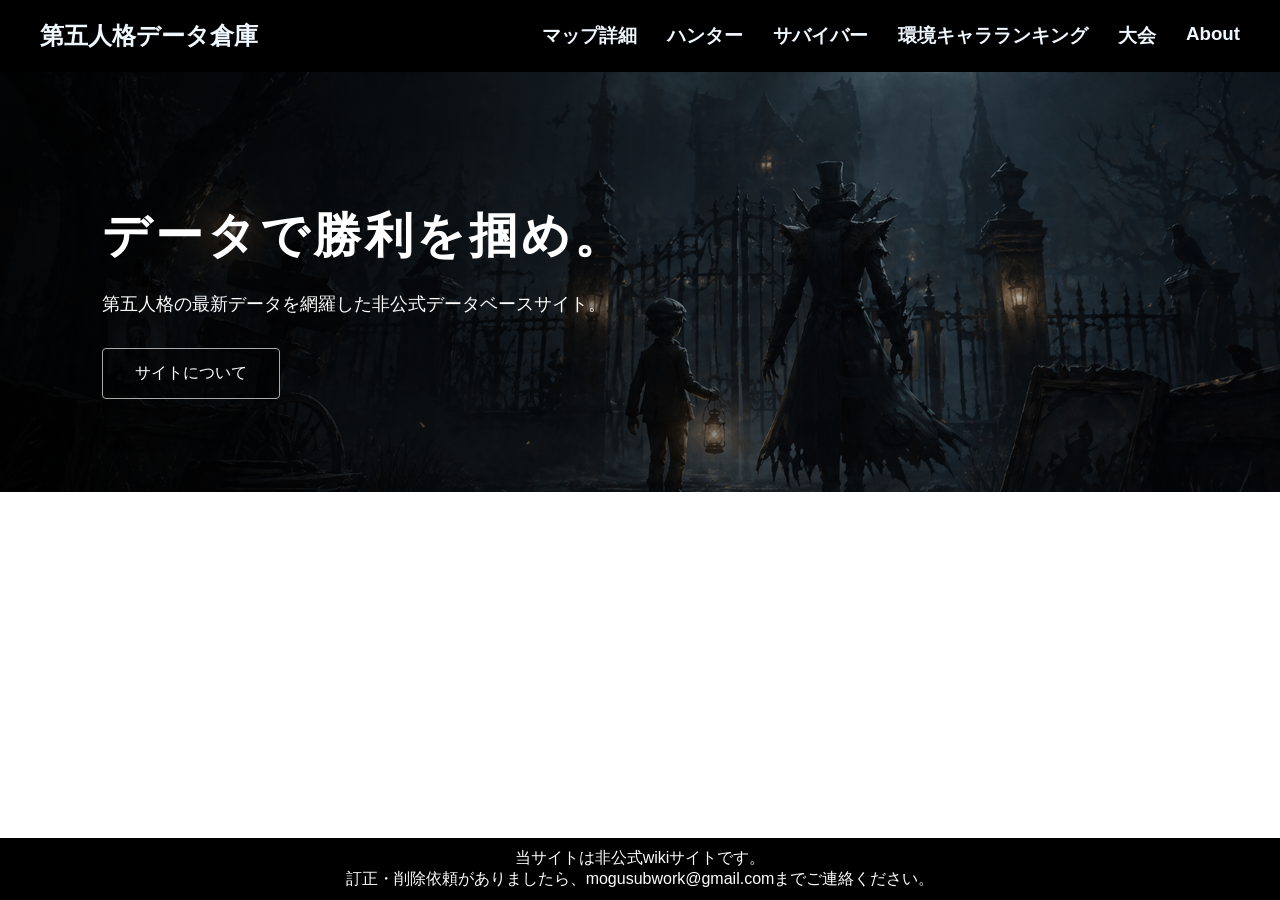
==== index.html @ f15aa367 "メール先を変更" ====
<!DOCTYPE html>
<html lang="ja">
<head>
  <meta charset="UTF-8">
  <meta name="viewport" content="width=device-width, initial-scale=1.0">
  <link rel="stylesheet" href="smile.css">
  <title>第五人格TOPページ</title>
</head>

<body>

  <div class="header">
    <div class="title"> 
      <h2>第五人格データ倉庫</h2>
    </div>
      <div class="headerdata">
      <h3><a href="./suporn.html" class="maph">マップ詳細</a></h3>
      <h3>ハンター</h3>
      <h3>サバイバー</h3>
      <h3>環境キャラランキング</h3>
      <h3>大会</h3>
      <h3>About</h3>
      </div>
    
  </div>

  <div class="main">
    
    <section class="hero">
      <div class="hero-content">
        <h1>データで勝利を掴め。</h1>
        <p>第五人格の最新データを網羅した非公式データベースサイト。</p>
        <a href="./about.html" class="hero-btn">サイトについて</a>
      </div>
    </section>
    
    






  
  </div>













  <div class="footer">
    <p>
    当サイトは非公式wikiサイトです。
    <br>
    訂正・削除依頼がありましたら、<a href="mailto:mogusubwork@gmail.com">mogusubwork@gmail.com</a>までご連絡ください。
    </p>
  </div>
</body>
</html>
---- smile.css ----
/* タイトル */
h1, h2 {
  font-family: 'Cinzel', serif;
}


body {
    font-family: 'Noto Sans JP', sans-serif;
    margin: 0;
   min-height: 100vh;
   display: flex;           /* ← これが必須 */
   flex-direction: column;
}

.main{
  flex: 1;
}
.header{
    background-color: black;
    color: aliceblue;
    display:flex;
    padding: 0 40px;
    align-items: center;
    gap: 40px;
    
    

}
.title{
    display: flex;
}

.headerdata{
    display: flex;
    gap: 30px;
    margin-left: auto;
}

a {
  text-decoration: none;
  color: inherit;
}

a:hover {
  opacity: 0.7;
}

.footer{
   text-align: center;
   padding: 10px 10px;
    color:white;
    background-color: black;
}

.footer p{
    margin: 0;
}

.hero {
  height: 420px;
  background-image:
    linear-gradient(90deg, rgba(0,0,0,0.75), rgba(0,0,0,0.2)),
    url("./hero.png");
  background-size: cover;
  background-position: center;
  display: flex;
  align-items: center;
}

.hero-content {
  margin-left: 8%;
  color: #fff;
}

.hero-content h1 {
  font-size: 48px;
  letter-spacing: 0.08em;
  margin-bottom: 20px;
}

.hero-content p {
  font-size: 18px;
  line-height: 1.8;
  margin-bottom: 28px;
}

.hero-btn {
  display: inline-block;
  padding: 14px 32px;
  border: 1px solid #aaa;
  color: #fff;
  text-decoration: none;
  background: rgba(0,0,0,0.35);
  border-radius: 4px;
}

.hero-btn:hover {
  background: rgba(255,255,255,0.15);
}
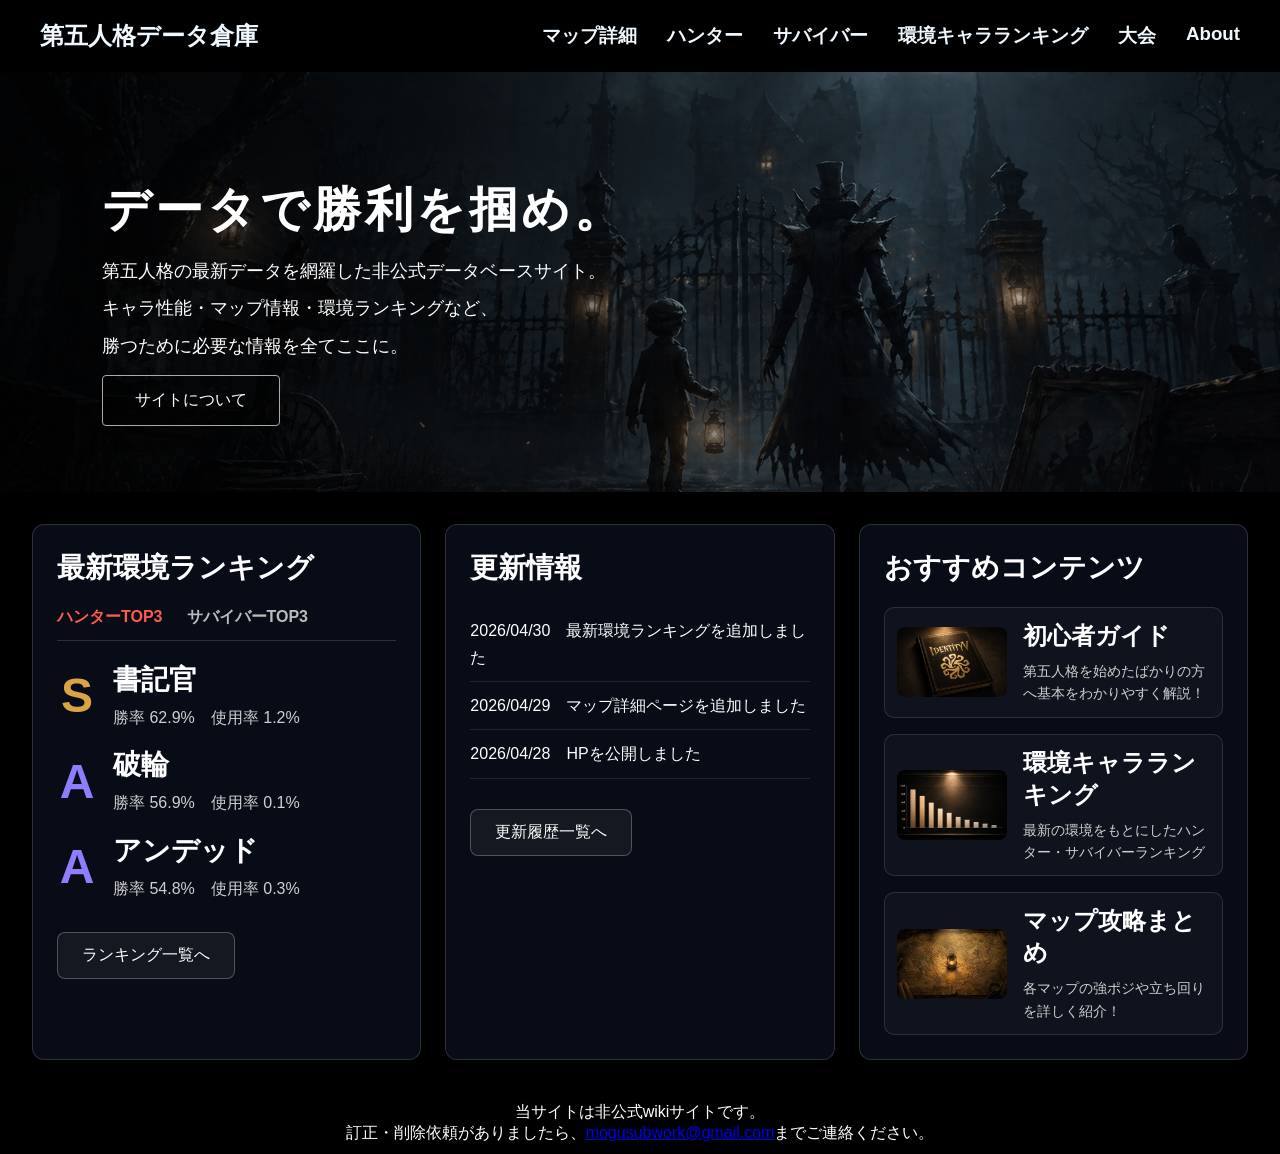
==== commit fc5a9410: "TOPページに3段グリットとその内容を追加" ====
--- a/index.html
+++ b/index.html
@@ -30,11 +30,96 @@
       <div class="hero-content">
         <h1>データで勝利を掴め。</h1>
         <p>第五人格の最新データを網羅した非公式データベースサイト。</p>
+        <p>キャラ性能・マップ情報・環境ランキングなど、</p>
+        <p>勝つために必要な情報を全てここに。</p>
         <a href="./about.html" class="hero-btn">サイトについて</a>
       </div>
     </section>
     
     
+    <section class="top-cards">
+  <!-- 1列目 -->
+  <article class="panel">
+    <h2>最新環境ランキング</h2>
+
+    <div class="ranking-tabs">
+      <span class="active">ハンターTOP3</span>
+      <span>サバイバーTOP3</span>
+    </div>
+
+    <div class="ranking-list">
+      <div class="rank-item">
+        <span class="tier s">S</span>
+        <div class="rank-text">
+          <h3>書記官</h3>
+          <p>勝率 62.9%　使用率 1.2%</p>
+        </div>
+      </div>
+
+      <div class="rank-item">
+        <span class="tier a">A</span>
+        <div class="rank-text">
+          <h3>破輪</h3>
+          <p>勝率 56.9%　使用率 0.1%</p>
+        </div>
+      </div>
+
+      <div class="rank-item">
+        <span class="tier a">A</span>
+        <div class="rank-text">
+          <h3>アンデッド</h3>
+          <p>勝率 54.8%　使用率 0.3%</p>
+        </div>
+      </div>
+    </div>
+
+    <a href="#" class="panel-btn">ランキング一覧へ</a>
+  </article>
+
+  <!-- 2列目 -->
+  <article class="panel">
+    <h2>更新情報</h2>
+
+    <ul class="update-list">
+      <li>2026/04/30　最新環境ランキングを追加しました</li>
+      <li>2026/04/29　マップ詳細ページを追加しました</li>
+      <li>2026/04/28　HPを公開しました</li>
+    </ul>
+
+    <a href="#" class="panel-btn">更新履歴一覧へ</a>
+  </article>
+
+  <!-- 3列目 -->
+  <article class="panel">
+    <h2>おすすめコンテンツ</h2>
+
+    <div class="recommend-list">
+      <a href="#" class="recommend-item">
+        <img src="./index_guide.png" alt="初心者ガイド">
+        <div class="recommend-text">
+          <h3>初心者ガイド</h3>
+          <p>第五人格を始めたばかりの方へ基本をわかりやすく解説！</p>
+        </div>
+      </a>
+
+      <a href="#" class="recommend-item">
+        <img src="./index_char.png" alt="環境キャラランキング">
+        <div class="recommend-text">
+          <h3>環境キャラランキング</h3>
+          <p>最新の環境をもとにしたハンター・サバイバーランキング</p>
+        </div>
+      </a>
+
+      <a href="#" class="recommend-item">
+        <img src="./index_map.png" alt="マップ攻略まとめ">
+        <div class="recommend-text">
+          <h3>マップ攻略まとめ</h3>
+          <p>各マップの強ポジや立ち回りを詳しく紹介！</p>
+        </div>
+      </a>
+    </div>
+  </article>
+</section>
 
 
 
--- a/smile.css
+++ b/smile.css
@@ -14,6 +14,7 @@
 
 .main{
   flex: 1;
+  background-color: black;
 }
 .header{
     background-color: black;
@@ -36,13 +37,9 @@
     margin-left: auto;
 }
 
-a {
+.headerdata a {
   text-decoration: none;
   color: inherit;
-}
-
-a:hover {
-  opacity: 0.7;
 }
 
 .footer{
@@ -80,8 +77,8 @@
 
 .hero-content p {
   font-size: 18px;
-  line-height: 1.8;
-  margin-bottom: 28px;
+  line-height: 1.1;
+  margin-bottom: 18px;
 }
 
 .hero-btn {
@@ -96,4 +93,160 @@
 
 .hero-btn:hover {
   background: rgba(255,255,255,0.15);
+}
+
+.top-cards {
+  display: grid;
+  grid-template-columns: repeat(3, 1fr);
+  gap: 24px;
+  padding: 32px;
+}
+
+.panel {
+  background: rgba(10, 16, 28, 0.8);
+  border: 1px solid rgba(255,255,255,0.15);
+  border-radius: 12px;
+  padding: 24px;
+  color: #fff;
+}
+
+.panel h2 {
+  font-size: 28px;
+  margin-top: 0;
+  margin-bottom: 20px;
+}
+
+/* ランキング */
+.ranking-tabs {
+  display: flex;
+  gap: 24px;
+  margin-bottom: 20px;
+  border-bottom: 1px solid rgba(255,255,255,0.15);
+  padding-bottom: 12px;
+}
+
+.ranking-tabs span {
+  color: #bbb;
+  font-weight: bold;
+}
+
+.ranking-tabs .active {
+  color: #ff5a4f;
+}
+
+.ranking-list {
+  display: flex;
+  flex-direction: column;
+  gap: 16px;
+  margin-bottom: 20px;
+}
+
+.rank-item {
+  display: flex;
+  align-items: center;
+  gap: 16px;
+}
+
+.tier {
+  font-size: 48px;
+  font-weight: bold;
+  width: 40px;
+  text-align: center;
+}
+
+.tier.s {
+  color: #d9a441;
+}
+
+.tier.a {
+  color: #8f7cff;
+}
+
+.rank-text h3 {
+  margin: 0 0 6px;
+  font-size: 28px;
+}
+
+.rank-text p {
+  margin: 0;
+  color: #cfcfcf;
+  line-height: 1.6;
+}
+
+/* 更新情報 */
+.update-list {
+  list-style: none;
+  padding: 0;
+  margin: 0 0 20px;
+}
+
+.update-list li {
+  padding: 10px 0;
+  border-bottom: 1px solid rgba(255,255,255,0.1);
+  line-height: 1.7;
+}
+
+/* ボタン */
+.panel-btn {
+  display: inline-block;
+  margin-top: 10px;
+  padding: 12px 24px;
+  border: 1px solid rgba(255,255,255,0.25);
+  border-radius: 8px;
+  color: #fff;
+  text-decoration: none;
+  background: rgba(255,255,255,0.05);
+}
+
+.panel-btn:hover {
+  background: rgba(255,255,255,0.12);
+}
+
+/* おすすめコンテンツ */
+.recommend-list {
+  display: flex;
+  flex-direction: column;
+  gap: 16px;
+}
+
+.recommend-item {
+  display: flex;
+  gap: 16px;
+  align-items: center;
+  padding: 12px;
+  border: 1px solid rgba(255,255,255,0.12);
+  border-radius: 10px;
+  text-decoration: none;
+  color: #fff;
+  background: rgba(255,255,255,0.03);
+}
+
+.recommend-item:hover {
+  background: rgba(255,255,255,0.08);
+}
+
+.recommend-item img {
+  width: 110px;
+  height: 70px;
+  object-fit: cover;
+  border-radius: 8px;
+  display: block;
+}
+
+.recommend-text h3 {
+  margin: 0 0 8px;
+  font-size: 24px;
+}
+
+.recommend-text p {
+  margin: 0;
+  font-size: 14px;
+  line-height: 1.6;
+  color: #d0d0d0;
+}
+
+@media (max-width: 900px) {
+  .top-cards {
+    grid-template-columns: 1fr;
+  }
 }
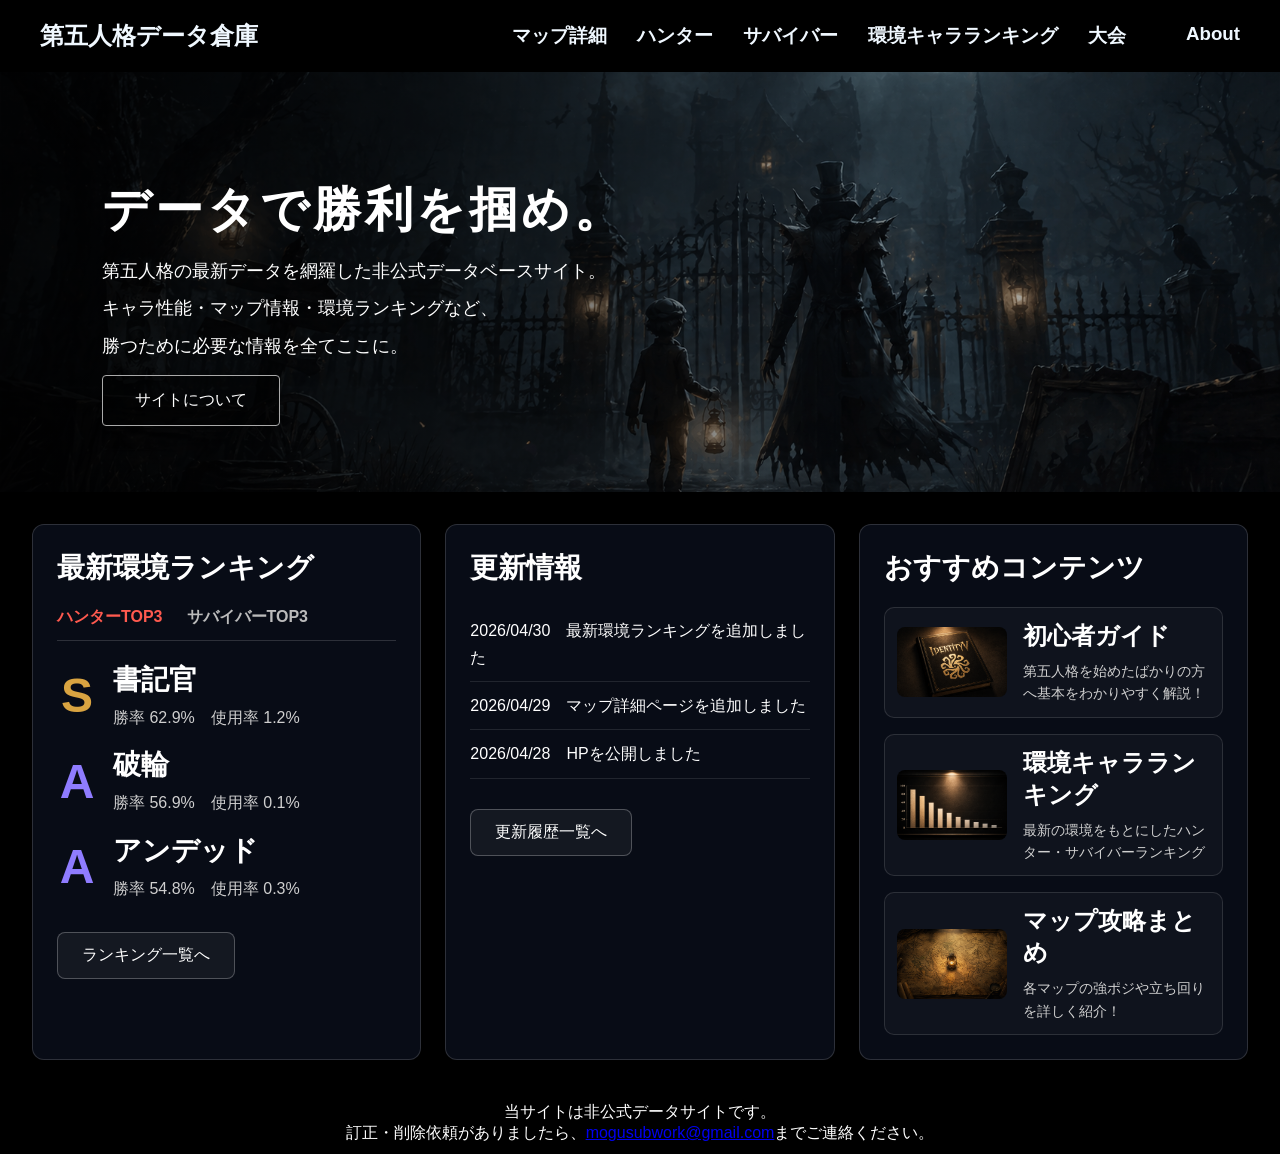
==== commit b086ef35: "子ページを作成" ====
--- a/index.html
+++ b/index.html
@@ -17,8 +17,8 @@
       <h3><a href="./suporn.html" class="maph">マップ詳細</a></h3>
       <h3>ハンター</h3>
       <h3>サバイバー</h3>
-      <h3>環境キャラランキング</h3>
-      <h3>大会</h3>
+      <h3><a href="./ranking.html">環境キャラランキング</a></h3>
+      <h3><a href="./tournament.html">大会</a><h3>
       <h3>About</h3>
       </div>
     
@@ -73,7 +73,7 @@
       </div>
     </div>
 
-    <a href="#" class="panel-btn">ランキング一覧へ</a>
+    <a href="./ranking.html" class="panel-btn">ランキング一覧へ</a>
   </article>
 
   <!-- 2列目 -->
@@ -110,7 +110,7 @@
         </div>
       </a>
 
-      <a href="#" class="recommend-item">
+      <a href="./suporn.html" class="recommend-item">
         <img src="./index_map.png" alt="マップ攻略まとめ">
         <div class="recommend-text">
           <h3>マップ攻略まとめ</h3>
@@ -143,7 +143,7 @@
 
   <div class="footer">
     <p>
-    当サイトは非公式wikiサイトです。
+    当サイトは非公式データサイトです。
     <br>
     訂正・削除依頼がありましたら、<a href="mailto:mogusubwork@gmail.com">mogusubwork@gmail.com</a>までご連絡ください。
     </p>
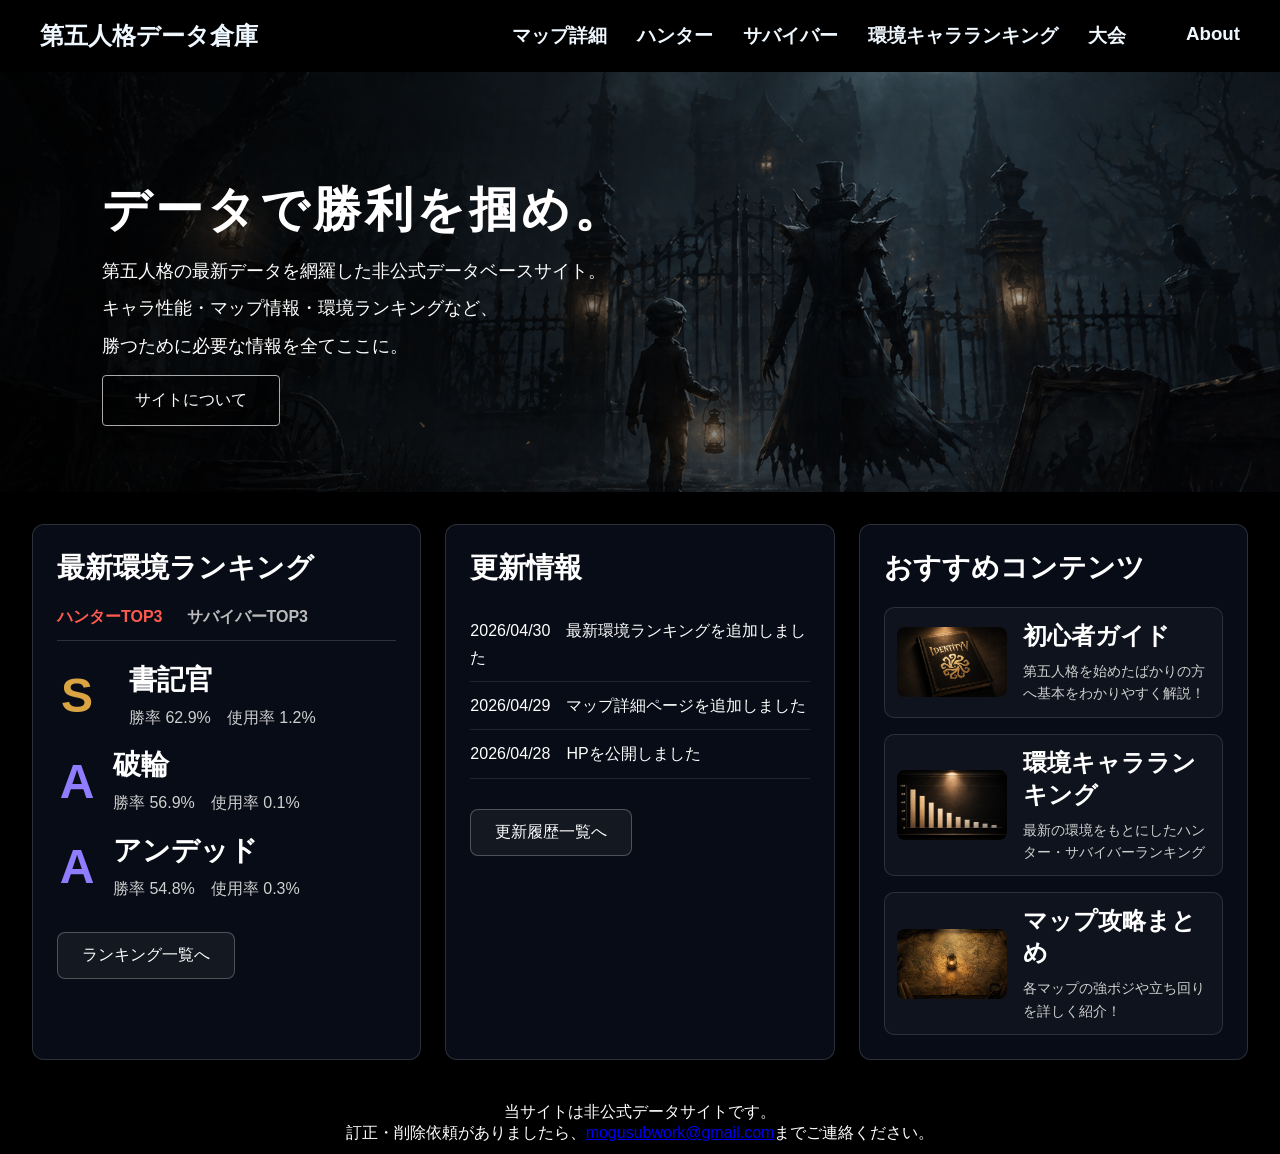
==== commit 07b7d55c: "ロゴとハンター画像の投入" ====
--- a/index.html
+++ b/index.html
@@ -50,6 +50,7 @@
     <div class="ranking-list">
       <div class="rank-item">
         <span class="tier s">S</span>
+        <a img="./キーガン.png"></a>
         <div class="rank-text">
           <h3>書記官</h3>
           <p>勝率 62.9%　使用率 1.2%</p>
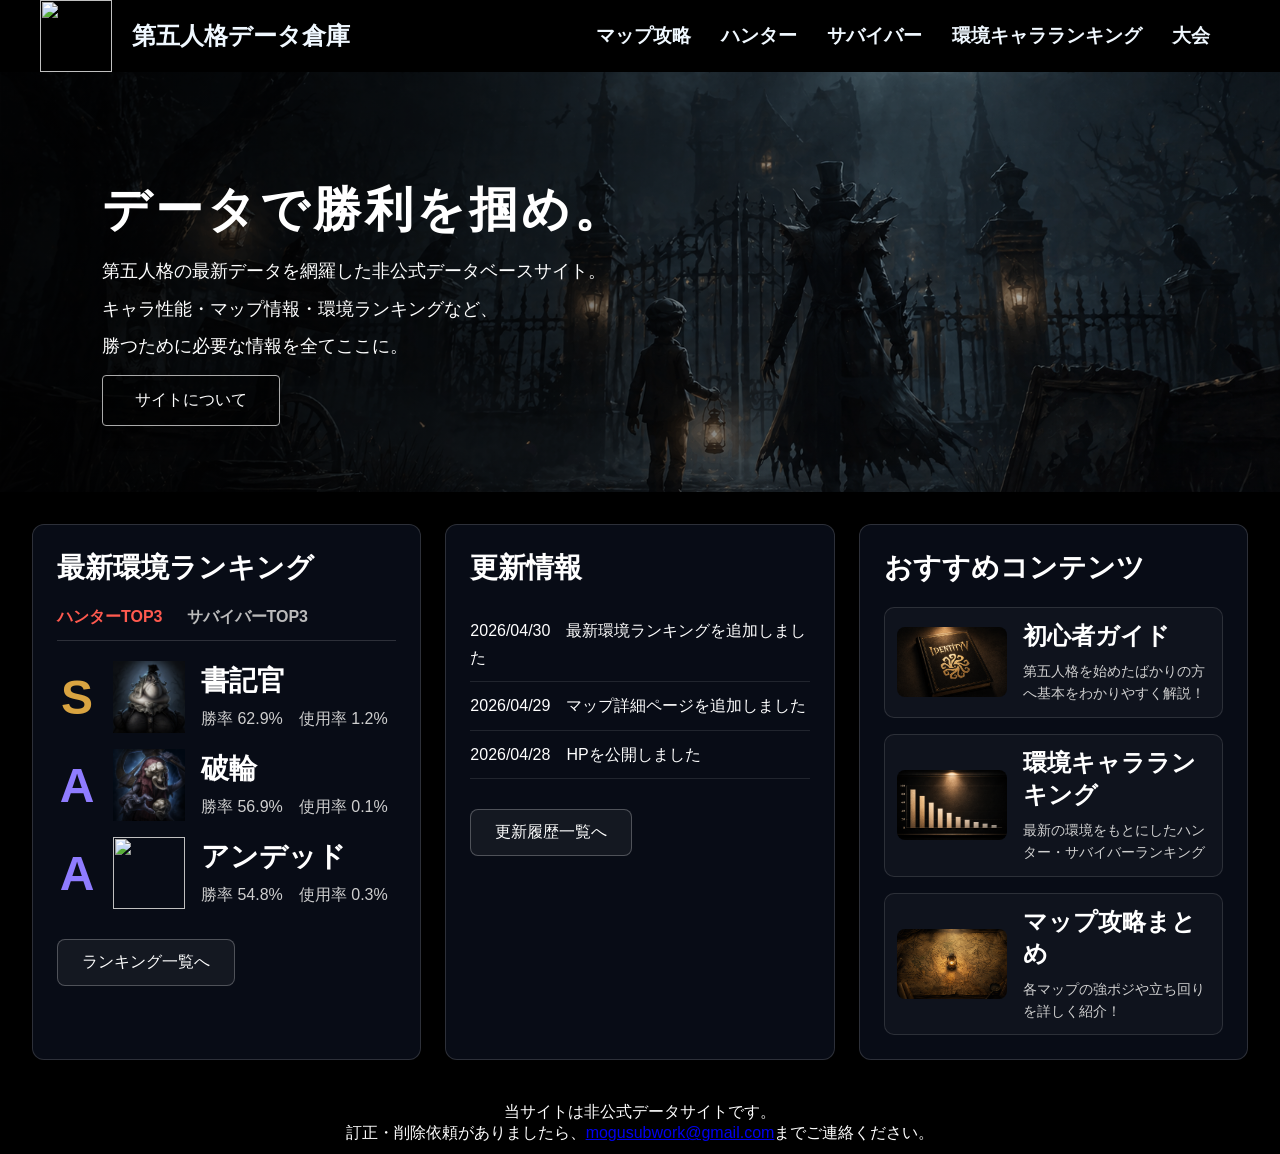
==== commit d6800e6d: "ヘッダー変更" ====
--- a/index.html
+++ b/index.html
@@ -7,19 +7,20 @@
   <title>第五人格TOPページ</title>
 </head>
 
+
 <body>
 
   <div class="header">
+    <img src="./ロゴ黒.png" alt="">
     <div class="title"> 
       <h2>第五人格データ倉庫</h2>
     </div>
       <div class="headerdata">
-      <h3><a href="./suporn.html" class="maph">マップ詳細</a></h3>
+      <h3><a href="./suporn.html" class="maph">マップ攻略</a></h3>
       <h3>ハンター</h3>
       <h3>サバイバー</h3>
       <h3><a href="./ranking.html">環境キャラランキング</a></h3>
       <h3><a href="./tournament.html">大会</a><h3>
-      <h3>About</h3>
       </div>
     
   </div>
@@ -50,7 +51,7 @@
     <div class="ranking-list">
       <div class="rank-item">
         <span class="tier s">S</span>
-        <a img="./キーガン.png"></a>
+        <img src="./キーガン.png"></a>
         <div class="rank-text">
           <h3>書記官</h3>
           <p>勝率 62.9%　使用率 1.2%</p>
@@ -59,6 +60,7 @@
 
       <div class="rank-item">
         <span class="tier a">A</span>
+        <img src="./ウィル.png" alt="">
         <div class="rank-text">
           <h3>破輪</h3>
           <p>勝率 56.9%　使用率 0.1%</p>
@@ -67,6 +69,7 @@
 
       <div class="rank-item">
         <span class="tier a">A</span>
+        <img src="./アンデッド.png" alt="">
         <div class="rank-text">
           <h3>アンデッド</h3>
           <p>勝率 54.8%　使用率 0.3%</p>
--- a/smile.css
+++ b/smile.css
@@ -22,11 +22,17 @@
     display:flex;
     padding: 0 40px;
     align-items: center;
-    gap: 40px;
+    gap: 20px;
     
-    
-
-}
+}
+
+.header img{
+   width: 72px;
+  height: 72px;
+  object-fit: cover;
+
+}
+
 .title{
     display: flex;
 }
@@ -147,6 +153,12 @@
   gap: 16px;
 }
 
+.rank-item img{
+   width: 72px;
+  height: 72px;
+  object-fit: cover;
+}
+
 .tier {
   font-size: 48px;
   font-weight: bold;
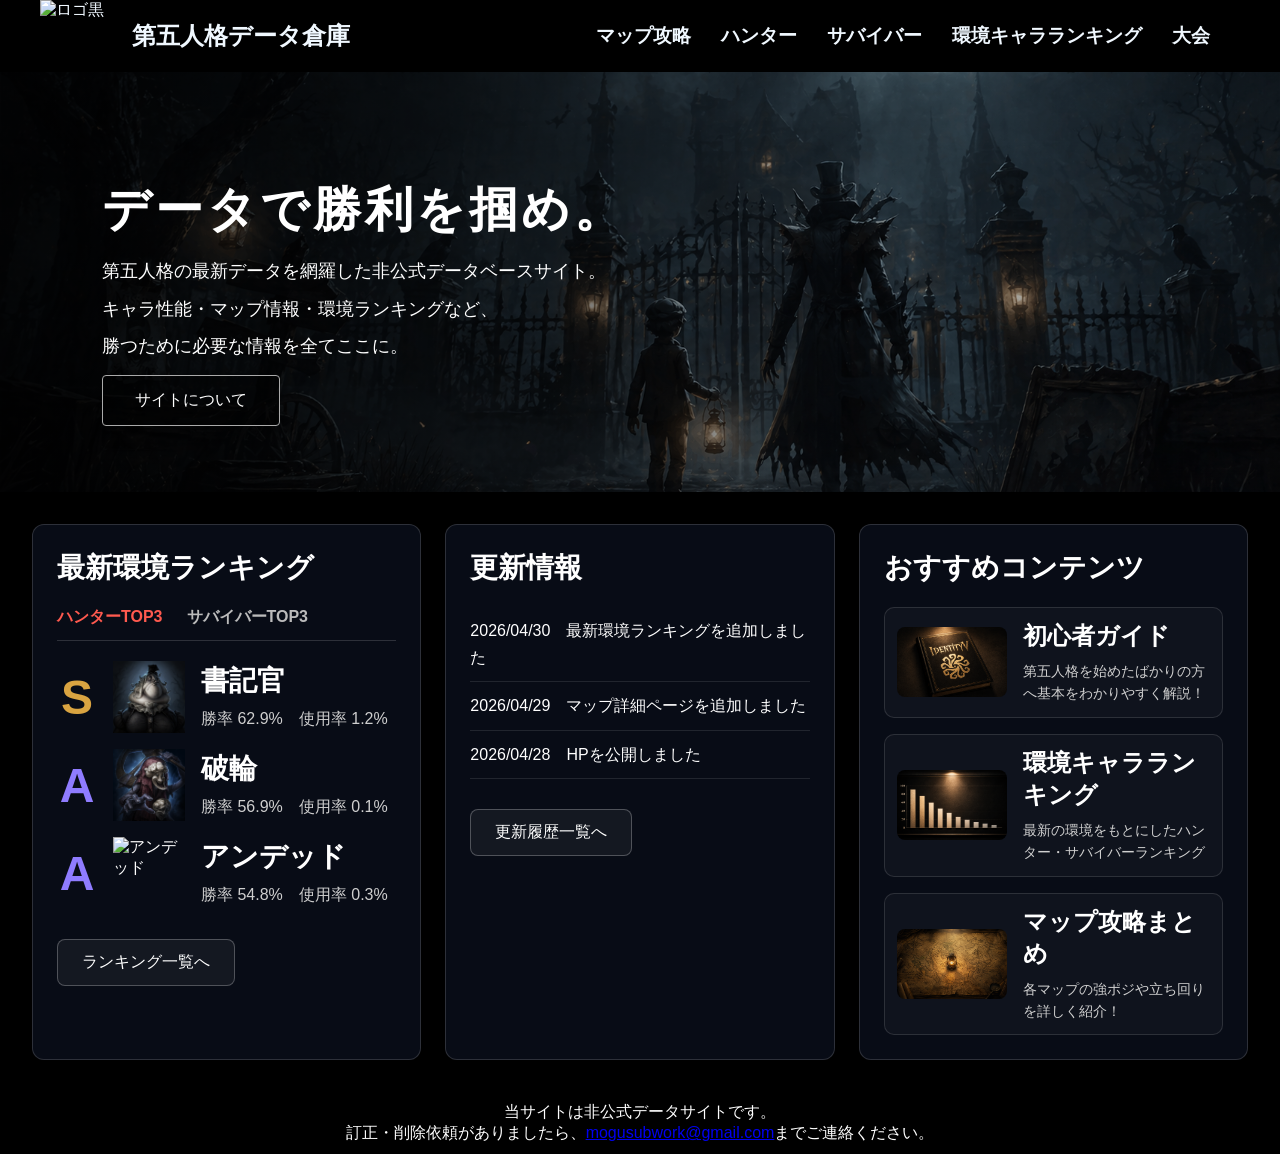
==== commit 9a638b3c: "alt追加で画像対策" ====
--- a/index.html
+++ b/index.html
@@ -11,7 +11,7 @@
 <body>
 
   <div class="header">
-    <img src="./ロゴ黒.png" alt="">
+    <img src="./ロゴ黒.png" alt="ロゴ黒">
     <div class="title"> 
       <h2>第五人格データ倉庫</h2>
     </div>
@@ -69,7 +69,7 @@
 
       <div class="rank-item">
         <span class="tier a">A</span>
-        <img src="./アンデッド.png" alt="">
+        <img src="./アンデッド.png" alt="アンデッド">
         <div class="rank-text">
           <h3>アンデッド</h3>
           <p>勝率 54.8%　使用率 0.3%</p>
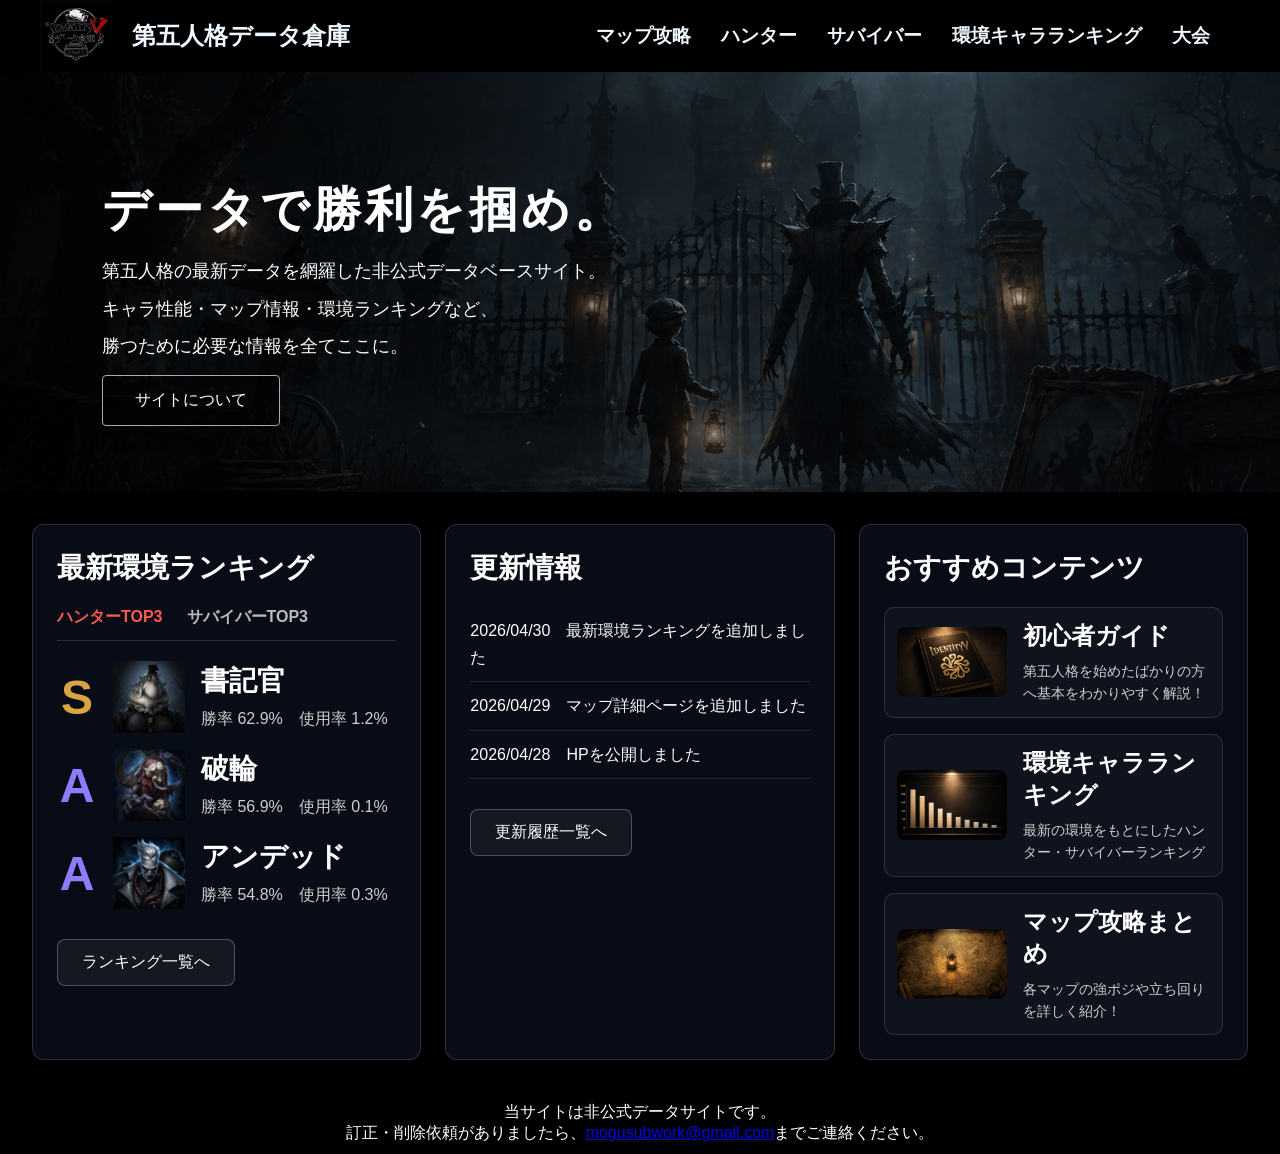
==== commit 223dacf2: "画像壊れ対策で半角英語へ" ====
--- a/index.html
+++ b/index.html
@@ -11,7 +11,7 @@
 <body>
 
   <div class="header">
-    <img src="./ロゴ黒.png" alt="ロゴ黒">
+    <img src="./logob.png" alt="ロゴ黒">
     <div class="title"> 
       <h2>第五人格データ倉庫</h2>
     </div>
@@ -69,7 +69,7 @@
 
       <div class="rank-item">
         <span class="tier a">A</span>
-        <img src="./アンデッド.png" alt="アンデッド">
+        <img src="./undead.png" alt="">
         <div class="rank-text">
           <h3>アンデッド</h3>
           <p>勝率 54.8%　使用率 0.3%</p>
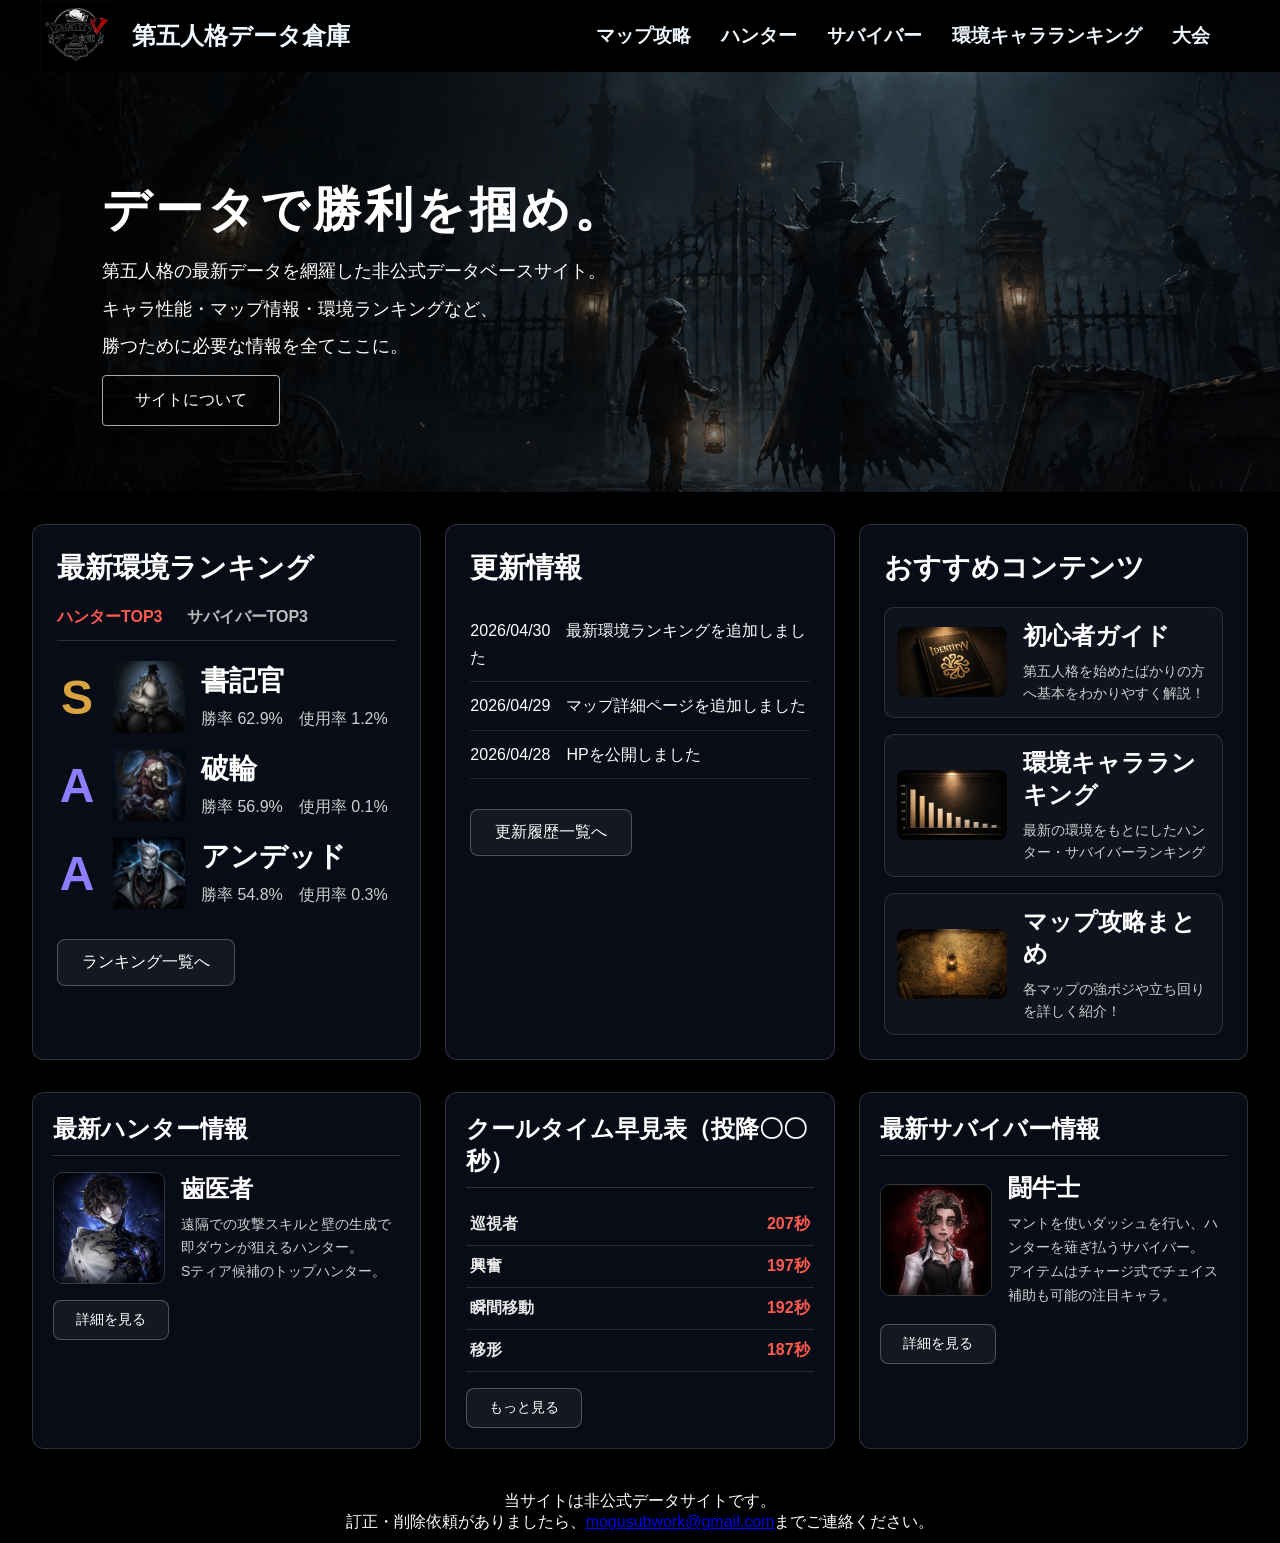
==== commit 1ce7655f: "サイトの画像と3段グリット追加。ヘッダー修正" ====
--- a/index.html
+++ b/index.html
@@ -13,16 +13,15 @@
   <div class="header">
     <img src="./logob.png" alt="ロゴ黒">
     <div class="title"> 
-      <h2>第五人格データ倉庫</h2>
-    </div>
-      <div class="headerdata">
-      <h3><a href="./suporn.html" class="maph">マップ攻略</a></h3>
-      <h3>ハンター</h3>
-      <h3>サバイバー</h3>
-      <h3><a href="./ranking.html">環境キャラランキング</a></h3>
-      <h3><a href="./tournament.html">大会</a><h3>
-      </div>
-    
+      <h2><a href="./index.html">第五人格データ倉庫</a></h2>
+      </div>
+        <div class="headerdata">
+        <h3><a href="./suporn.html" class="maph">マップ攻略</a></h3>
+        <h3>ハンター</h3>
+        <h3>サバイバー</h3>
+       <h3><a href="./ranking.html">環境キャラランキング</a></h3>
+        <h3><a href="./tournament.html">大会</a><h3>
+      </div>
   </div>
 
   <div class="main">
@@ -125,7 +124,73 @@
   </article>
 </section>
 
-
+<!-- =========================
+  下段ミニ情報エリア
+  今日のおすすめハンター / クールタイム / Tips
+========================= -->
+<section class="info-cards">
+
+  <!-- 最新おすすめハンター -->
+  <article class="mini-panel">
+    <h2>最新ハンター情報</h2>
+
+    <div class="hunter-pick">
+      <img src="./haisya.png" alt="歯医者">
+
+      <div class="hunter-pick-text">
+        <h3>歯医者</h3>
+         <p> 遠隔での攻撃スキルと壁の生成で即ダウンが狙えるハンター。</p>
+          <p>Sティア候補のトップハンター。</p>
+      </div>
+    </div>
+
+    <a href="#" class="mini-btn">詳細を見る</a>
+  </article>
+
+
+  <!-- クールタイム早見表 -->
+  <article class="mini-panel">
+    <h2>クールタイム早見表（投降〇〇秒）</h2>
+
+    <ul class="cooltime-list">
+      <li>
+        <span class="skill-name">巡視者</span>
+        <span class="skill-time">207秒</span>
+      </li>
+      <li>
+        <span class="skill-name">興奮</span>
+        <span class="skill-time">197秒</span>
+      </li>
+      <li>
+        <span class="skill-name">瞬間移動</span>
+        <span class="skill-time">192秒</span>
+      </li>
+      <li>
+        <span class="skill-name">移形</span>
+        <span class="skill-time">187秒</span>
+      </li>
+    </ul>
+
+    <a href="#" class="mini-btn">もっと見る</a>
+  </article>
+
+<!-- 最新サバイバー -->
+  <article class="mini-panel">
+    <h2>最新サバイバー情報</h2>
+
+    <div class="hunter-pick">
+      <img src="./tougyu.png" alt="闘牛士">
+
+      <div class="hunter-pick-text">
+        <h3>闘牛士</h3>
+        <p>マントを使いダッシュを行い、ハンターを薙ぎ払うサバイバー。</p>
+         <p>アイテムはチャージ式でチェイス補助も可能の注目キャラ。</p>
+      </div>
+    </div>
+
+    <a href="#" class="mini-btn">詳細を見る</a>
+  </article>
+</section>
 
 
 
--- a/smile.css
+++ b/smile.css
@@ -37,6 +37,11 @@
     display: flex;
 }
 
+.title a{
+    text-decoration: none;
+    color: inherit;
+}
+
 .headerdata{
     display: flex;
     gap: 30px;
@@ -261,4 +266,169 @@
   .top-cards {
     grid-template-columns: 1fr;
   }
+
+  /* 
+    スマホや狭い画面では、下段カードも1列にする。
+  */
+  .info-cards {
+    grid-template-columns: 1fr;
+  }
+}
+
+/* =========================
+   下段ミニ情報エリア
+   今日のおすすめハンター / クールタイム / Tips
+========================= */
+
+/* 
+  info-cards全体を横3列にする。
+  上の top-cards と同じようにgridを使うと統一感が出る。
+*/
+.info-cards {
+  display: grid;
+  grid-template-columns: repeat(3, 1fr);
+  gap: 24px;
+  padding: 0 32px 32px;
+}
+
+/* 
+  mini-panelは下段用の小さめカード。
+  panelより少し高さを抑えたデザインにする。
+*/
+.mini-panel {
+  background: rgba(10, 16, 28, 0.8);
+  border: 1px solid rgba(255,255,255,0.15);
+  border-radius: 12px;
+  padding: 20px;
+  color: #fff;
+}
+
+/* 
+  下段カードの見出し。
+  上段のpanel h2より少し小さくして、
+  ミニ情報っぽくする。
+*/
+.mini-panel h2 {
+  font-size: 24px;
+  margin-top: 0;
+  margin-bottom: 16px;
+  border-bottom: 1px solid rgba(255,255,255,0.15);
+  padding-bottom: 10px;
+}
+
+/* =========================
+   今日のおすすめハンター
+========================= */
+
+/* 
+  画像とテキストを横並びにする。
+  画像が左、説明が右。
+*/
+.hunter-pick {
+  display: flex;
+  gap: 16px;
+  align-items: center;
+}
+
+/* 
+  画像サイズを固定。
+  ここを大きくすると、カード全体の縦幅も大きくなる。
+*/
+.hunter-pick img {
+  width: 110px;
+  height: 110px;
+  object-fit: cover;
+  border-radius: 10px;
+  border: 1px solid rgba(255,255,255,0.18);
+}
+
+/* 
+  ハンター名。
+*/
+.hunter-pick-text h3 {
+  margin: 0 0 8px;
+  font-size: 24px;
+}
+
+/* 
+  説明文。
+*/
+.hunter-pick-text p {
+  margin: 0;
+  color: #d0d0d0;
+  font-size: 14px;
+  line-height: 1.7;
+}
+
+/* =========================
+   クールタイム早見表
+========================= */
+
+/* 
+  ulの点を消して、縦長のリストにする。
+*/
+.cooltime-list {
+  list-style: none;
+  margin: 0;
+  padding: 0;
+}
+
+/* 
+  1行ごとのクールタイム。
+  左にスキル名、右に秒数。
+*/
+.cooltime-list li {
+  display: flex;
+  justify-content: space-between;
+  align-items: center;
+  padding: 10px 4px;
+  border-bottom: 1px solid rgba(255,255,255,0.12);
+}
+
+/* 
+  スキル名。
+*/
+.skill-name {
+  color: #e8e8e8;
+  font-weight: bold;
+}
+
+/* 
+  秒数。
+  赤系にして重要情報っぽく見せる。
+*/
+.skill-time {
+  color: #ff5a4f;
+  font-weight: bold;
+}
+
+/* =========================
+   ワンポイントTips
+========================= */
+
+
+
+
+
+/* =========================
+   下段用ボタン
+========================= */
+
+/* 
+  上段のpanel-btnより少し小さめのボタン。
+*/
+.mini-btn {
+  display: inline-block;
+  margin-top: 16px;
+  padding: 10px 22px;
+  border: 1px solid rgba(255,255,255,0.25);
+  border-radius: 8px;
+  color: #fff;
+  text-decoration: none;
+  background: rgba(255,255,255,0.05);
+  font-size: 14px;
+}
+
+.mini-btn:hover {
+  background: rgba(255,255,255,0.12);
 }
